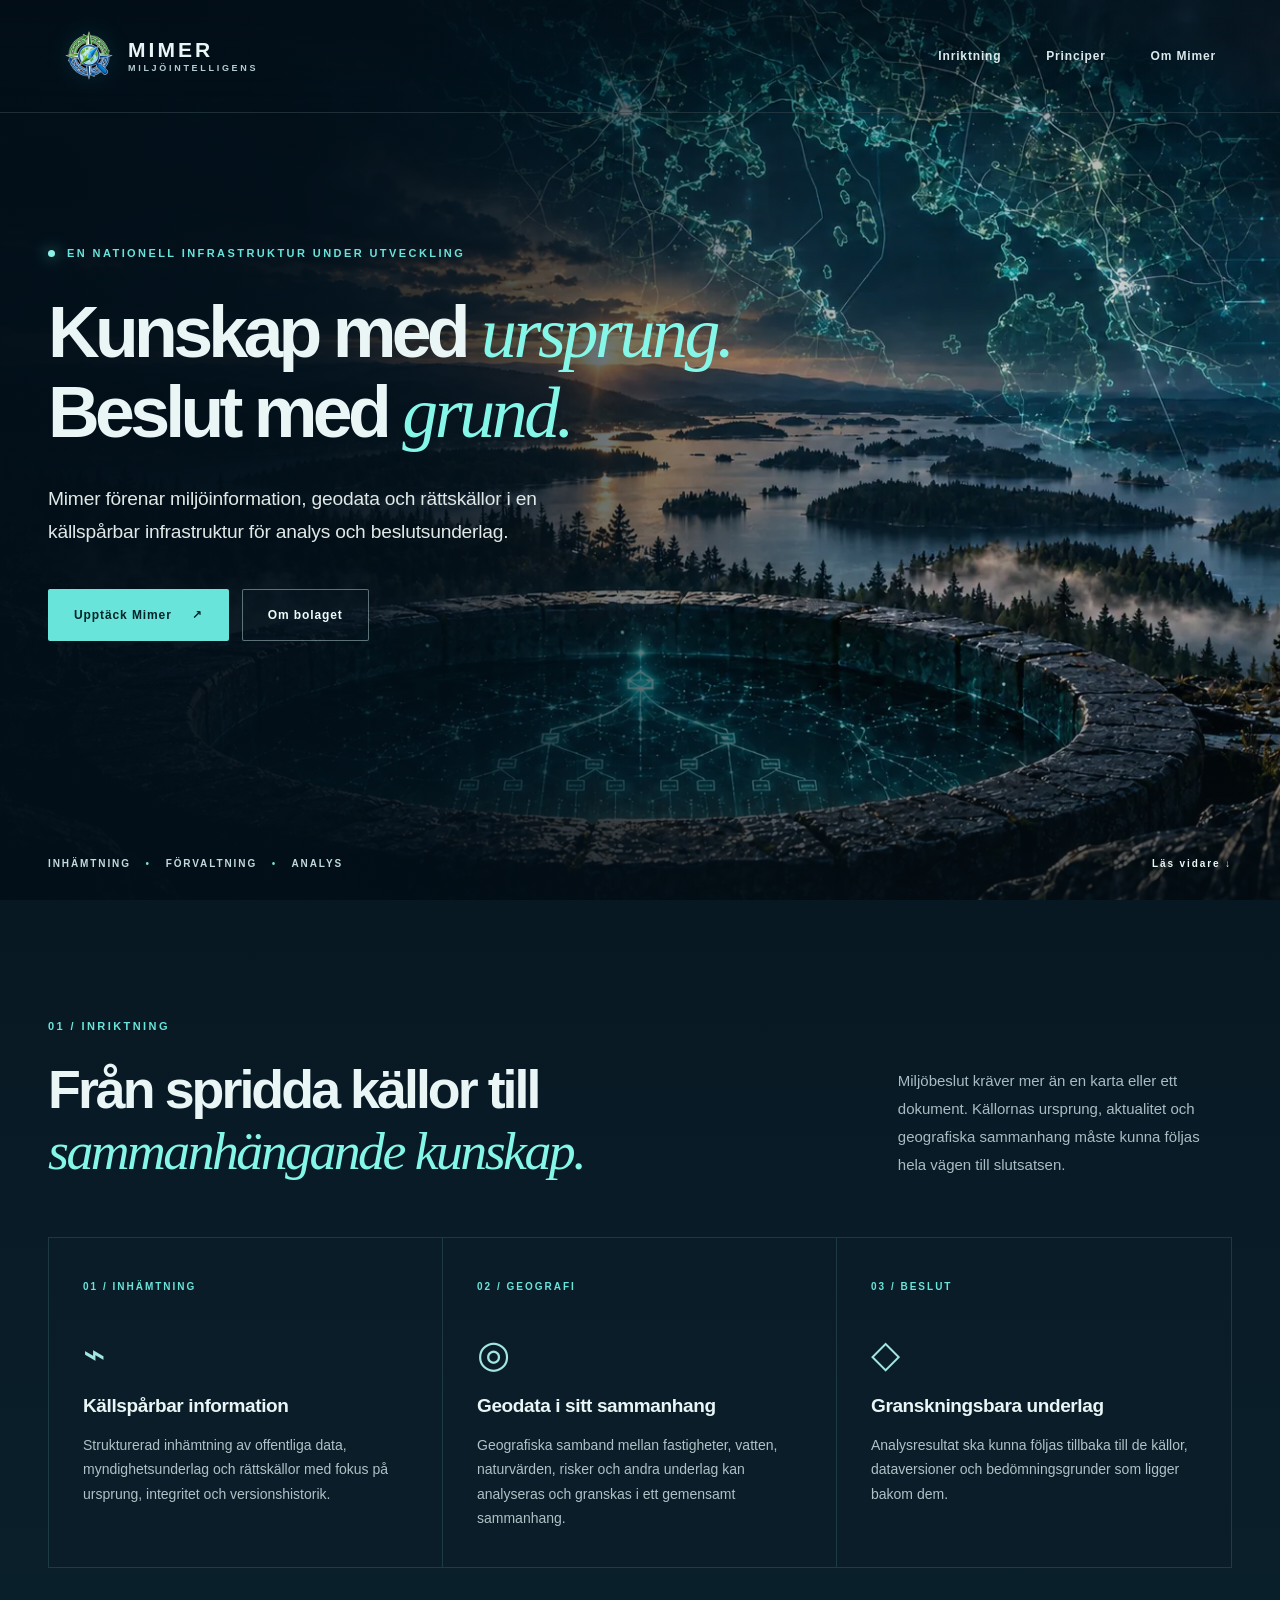
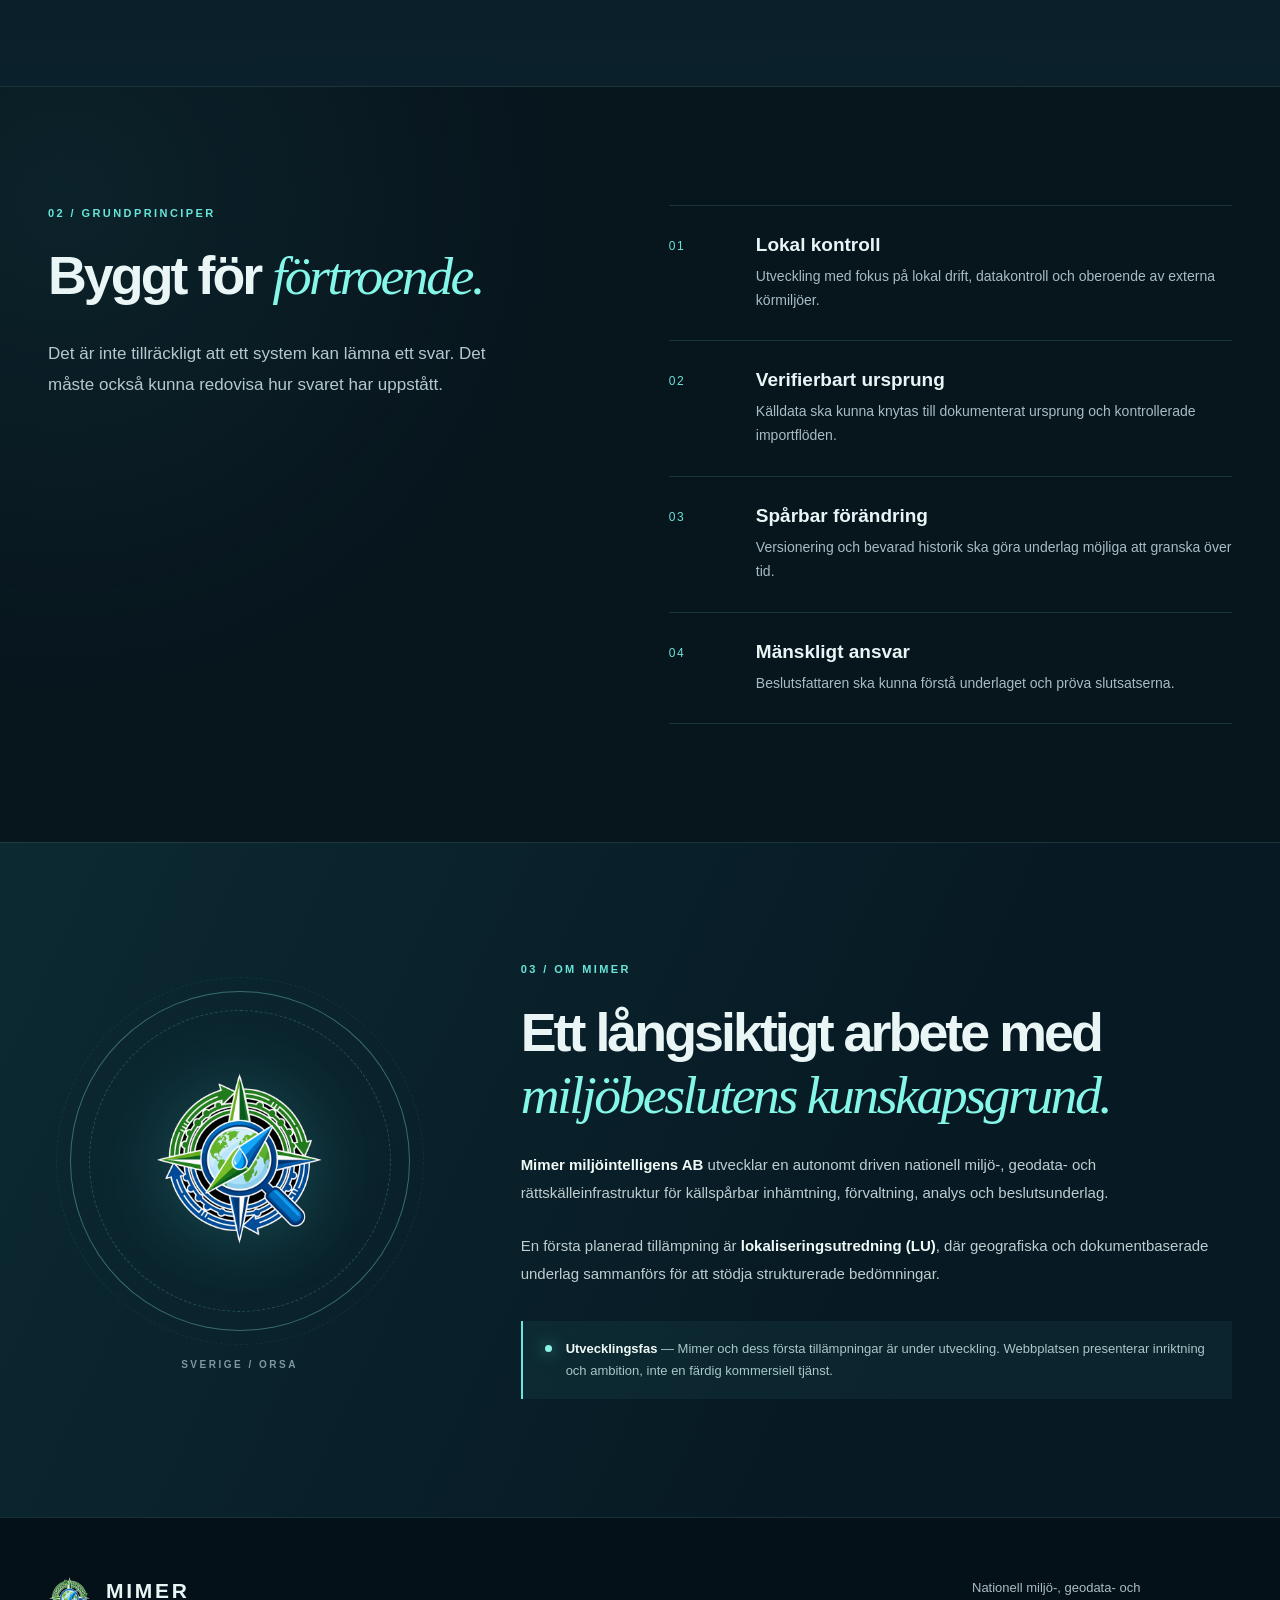
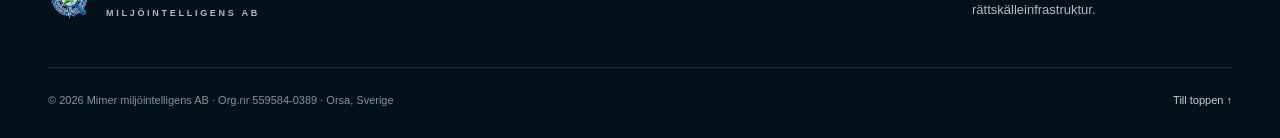
==== index.html @ 335b94af "Publish Mimer company website with original S8 assets" ====
<!doctype html>
<html lang="sv">
<head>
  <meta charset="utf-8">
  <meta name="viewport" content="width=device-width, initial-scale=1">
  <meta name="theme-color" content="#07151e">
  <meta name="description" content="Mimer miljöintelligens AB utvecklar en nationell miljö-, geodata- och rättskälleinfrastruktur för källspårbara beslutsunderlag.">
  <meta property="og:type" content="website">
  <meta property="og:locale" content="sv_SE">
  <meta property="og:title" content="Mimer — kunskap med ursprung">
  <meta property="og:description" content="Nationell miljö-, geodata- och rättskälleinfrastruktur under utveckling.">
  <meta property="og:image" content="https://miljobeslut.se/assets/mimer_well_background.webp">
  <meta property="og:url" content="https://miljobeslut.se/">
  <link rel="canonical" href="https://miljobeslut.se/">
  <link rel="icon" type="image/png" href="assets/mimer_logo.png">
  <link rel="preload" href="assets/mimer_well_background.webp" as="image" type="image/webp">
  <link rel="stylesheet" href="styles.css">
  <title>Mimer miljöintelligens AB — Kunskap med ursprung</title>
</head>
<body>
  <a class="skip" href="#innehall">Hoppa till innehållet</a>
  <header class="site-header">
    <a class="identity" href="#start" aria-label="Mimer — till sidans början">
      <img class="identity__symbol" src="assets/mimer_logo.png" width="52" height="52" alt="" decoding="async">
      <span class="identity__name"><strong>MIMER</strong><small>MILJÖINTELLIGENS</small></span>
    </a>
    <nav aria-label="Huvudmeny" class="site-nav">
      <a href="#inriktning">Inriktning</a>
      <a href="#principer">Principer</a>
      <a href="#om">Om Mimer</a>
    </nav>
  </header>

  <main id="innehall">
    <section id="start" class="hero" aria-labelledby="hero-title">
      <div class="hero__visual" aria-hidden="true"></div>
      <div class="hero__gradient" aria-hidden="true"></div>
      <div class="hero__content container">
        <div class="eyebrow"><span class="status-dot" aria-hidden="true"></span> EN NATIONELL INFRASTRUKTUR UNDER UTVECKLING</div>
        <h1 id="hero-title">Kunskap med <em>ursprung.</em><br>Beslut med <em>grund.</em></h1>
        <p class="hero__lead">Mimer förenar miljöinformation, geodata och rättskällor i en källspårbar infrastruktur för analys och beslutsunderlag.</p>
        <div class="hero__actions">
          <a class="button button--primary" href="#inriktning">Upptäck Mimer <span aria-hidden="true">↗</span></a>
          <a class="button button--outline" href="#om">Om bolaget</a>
        </div>
      </div>
      <div class="hero__footer container">
        <span>INHÄMTNING <b>•</b> FÖRVALTNING <b>•</b> ANALYS</span>
        <a href="#inriktning">Läs vidare <span aria-hidden="true">↓</span></a>
      </div>
    </section>

    <section id="inriktning" class="section introduction" aria-labelledby="focus-title">
      <div class="container">
        <div class="section-heading">
          <div><p class="section-kicker">01 / INRIKTNING</p><h2 id="focus-title">Från spridda källor till<br><em>sammanhängande kunskap.</em></h2></div>
          <p class="section-heading__aside">Miljöbeslut kräver mer än en karta eller ett dokument. Källornas ursprung, aktualitet och geografiska sammanhang måste kunna följas hela vägen till slutsatsen.</p>
        </div>
        <div class="feature-grid">
          <article class="feature-card">
            <span class="feature-card__index">01 / INHÄMTNING</span>
            <span class="feature-card__glyph" aria-hidden="true">⌁</span>
            <h3>Källspårbar information</h3>
            <p>Strukturerad inhämtning av offentliga data, myndighetsunderlag och rättskällor med fokus på ursprung, integritet och versionshistorik.</p>
          </article>
          <article class="feature-card">
            <span class="feature-card__index">02 / GEOGRAFI</span>
            <span class="feature-card__glyph" aria-hidden="true">◎</span>
            <h3>Geodata i sitt sammanhang</h3>
            <p>Geografiska samband mellan fastigheter, vatten, naturvärden, risker och andra underlag kan analyseras och granskas i ett gemensamt sammanhang.</p>
          </article>
          <article class="feature-card">
            <span class="feature-card__index">03 / BESLUT</span>
            <span class="feature-card__glyph" aria-hidden="true">◇</span>
            <h3>Granskningsbara underlag</h3>
            <p>Analysresultat ska kunna följas tillbaka till de källor, dataversioner och bedömningsgrunder som ligger bakom dem.</p>
          </article>
        </div>
      </div>
    </section>

    <section id="principer" class="section principles" aria-labelledby="principles-title">
      <div class="container principles__layout">
        <div class="principles__intro">
          <p class="section-kicker">02 / GRUNDPRINCIPER</p>
          <h2 id="principles-title">Byggt för <em>förtroende.</em></h2>
          <p>Det är inte tillräckligt att ett system kan lämna ett svar. Det måste också kunna redovisa hur svaret har uppstått.</p>
        </div>
        <div class="principles__list">
          <div class="principle"><span>01</span><div><h3>Lokal kontroll</h3><p>Utveckling med fokus på lokal drift, datakontroll och oberoende av externa körmiljöer.</p></div></div>
          <div class="principle"><span>02</span><div><h3>Verifierbart ursprung</h3><p>Källdata ska kunna knytas till dokumenterat ursprung och kontrollerade importflöden.</p></div></div>
          <div class="principle"><span>03</span><div><h3>Spårbar förändring</h3><p>Versionering och bevarad historik ska göra underlag möjliga att granska över tid.</p></div></div>
          <div class="principle"><span>04</span><div><h3>Mänskligt ansvar</h3><p>Beslutsfattaren ska kunna förstå underlaget och pröva slutsatserna.</p></div></div>
        </div>
      </div>
    </section>

    <section id="om" class="section about" aria-labelledby="about-title">
      <div class="container about__layout">
        <div class="about__emblem" aria-hidden="true"><div class="about__emblem-ring"><img src="assets/mimer_logo.png" alt="" width="165" height="165" loading="lazy"></div><span>SVERIGE / ORSA</span></div>
        <div class="about__copy">
          <p class="section-kicker">03 / OM MIMER</p>
          <h2 id="about-title">Ett långsiktigt arbete med <em>miljöbeslutens kunskapsgrund.</em></h2>
          <p><strong>Mimer miljöintelligens AB</strong> utvecklar en autonomt driven nationell miljö-, geodata- och rättskälleinfrastruktur för källspårbar inhämtning, förvaltning, analys och beslutsunderlag.</p>
          <p>En första planerad tillämpning är <strong>lokaliseringsutredning (LU)</strong>, där geografiska och dokumentbaserade underlag sammanförs för att stödja strukturerade bedömningar.</p>
          <div class="development-note"><span class="status-dot" aria-hidden="true"></span><span><strong>Utvecklingsfas</strong> — Mimer och dess första tillämpningar är under utveckling. Webbplatsen presenterar inriktning och ambition, inte en färdig kommersiell tjänst.</span></div>
        </div>
      </div>
    </section>
  </main>

  <footer class="site-footer">
    <div class="container footer__main">
      <div class="footer__brand"><img src="assets/mimer_logo.png" width="48" height="48" alt="" loading="lazy"><div><strong>MIMER</strong><span>MILJÖINTELLIGENS AB</span></div></div>
      <p>Nationell miljö-, geodata- och rättskälleinfrastruktur.</p>
    </div>
    <div class="container footer__bottom"><span>© 2026 Mimer miljöintelligens AB · Org.nr 559584-0389 · Orsa, Sverige</span><a href="#start">Till toppen ↑</a></div>
  </footer>
</body>
</html>
---- styles.css ----
:root{
  color-scheme:dark;
  --ink:#07151d;--ink2:#091c26;--ink3:#0d2732;
  --paper:#eaf6f6;--muted:#a8bdc3;--faint:#7d98a0;
  --cyan:#69e4da;--cyan-bright:#85f7e9;--line:rgba(126,205,200,.17);
  --serif:Georgia,"Times New Roman",serif;
  --sans:Inter,"Segoe UI",Arial,system-ui,sans-serif;
}
*{box-sizing:border-box}
html{scroll-behavior:smooth;scroll-padding-top:70px}
body{margin:0;background:var(--ink);color:var(--paper);font-family:var(--sans);-webkit-font-smoothing:antialiased}
a{color:inherit;text-decoration:none}
a:focus-visible{outline:2px solid var(--cyan-bright);outline-offset:5px}
button:focus-visible{outline:2px solid var(--cyan-bright);outline-offset:5px}
img{display:block;max-width:100%}
.container{width:min(1200px,calc(100% - 96px));margin-inline:auto}
.skip{position:absolute;z-index:100;top:-100px;left:20px;padding:12px 20px;background:#fff;color:#000}
.skip:focus{top:20px}
.site-header{position:absolute;inset:0 0 auto;z-index:20;display:flex;justify-content:space-between;align-items:center;padding:31px clamp(28px,5vw,86px);border-bottom:1px solid rgba(220,255,255,.13);background:linear-gradient(180deg,rgba(3,14,22,.5),rgba(3,14,22,0))}
.identity{display:flex;align-items:center;gap:14px;min-width:0}
.identity__symbol{width:50px;height:50px;object-fit:contain;filter:drop-shadow(0 0 13px rgba(25,226,220,.12))}
.identity__name{display:flex;flex-direction:column;gap:3px;letter-spacing:.19em;white-space:nowrap}
.identity__name strong{font-size:21px;font-weight:650;line-height:1}
.identity__name small{font-size:9px;color:#b5cdd0;font-weight:650;letter-spacing:.3em}
.site-nav{display:flex;align-items:center;gap:clamp(18px,3.5vw,48px);font-size:12px;letter-spacing:.07em;font-weight:550;color:#dbe9eb}
.site-nav a{transition:color .2s}
.site-nav a:hover{color:var(--cyan)}
.hero{min-height:min(920px,100svh);min-height:760px;height:min(940px,100svh);position:relative;isolation:isolate;overflow:hidden;display:flex;align-items:center}
.hero__visual{position:absolute;inset:0;z-index:-3;background:url("assets/mimer_well_background.webp") center center/cover no-repeat;transform:scale(1.001)}
.hero__gradient{position:absolute;inset:0;z-index:-2;background:linear-gradient(90deg,rgba(2,15,25,.97) 0%,rgba(2,15,25,.90) 23%,rgba(2,15,25,.66) 41%,rgba(2,15,25,.18) 67%,rgba(2,15,25,.04) 100%),linear-gradient(0deg,rgba(4,15,22,.75) 0%,rgba(4,15,22,.04) 32%,rgba(4,15,22,.1) 70%,rgba(4,15,22,.35) 100%)}
.hero__content{position:relative;z-index:1;margin-top:74px;padding-bottom:90px}
.eyebrow,.section-kicker{font-size:11px;letter-spacing:.22em;font-weight:700;color:var(--cyan);line-height:1.6}
.eyebrow{display:inline-flex;gap:12px;align-items:center;max-width:100%}
.status-dot{display:inline-block;width:7px;height:7px;flex:none;border-radius:50%;background:#8cf2e7;box-shadow:0 0 16px rgba(114,253,236,.75)}
.hero h1{font-weight:550;font-size:clamp(52px,5.6vw,91px);letter-spacing:-.066em;line-height:1.09;margin:31px 0 30px;max-width:950px;text-wrap:balance}
.hero h1 em,h2 em{font-family:var(--serif);font-weight:400;letter-spacing:-.047em;color:var(--cyan-bright)}
.hero__lead{font-size:clamp(17px,1.5vw,21px);line-height:1.75;max-width:570px;color:#e0e9e7;letter-spacing:-.01em;margin:0}
.hero__actions{display:flex;align-items:center;gap:13px;margin-top:40px;flex-wrap:wrap}
.button{min-height:52px;padding:17px 25px;border:1px solid transparent;border-radius:2px;display:inline-flex;justify-content:center;align-items:center;gap:20px;font-size:12px;font-weight:750;letter-spacing:.075em;transition:transform .2s,background .2s,border-color .2s}
.button:hover{transform:translateY(-2px)}
.button--primary{background:var(--cyan);color:#062329}
.button--primary:hover{background:#99fff0}
.button--outline{border-color:rgba(223,255,253,.40);background:rgba(8,27,39,.28);color:#ecfcfa}
.button--outline:hover{border-color:var(--cyan);background:rgba(105,228,218,.09)}
.hero__footer{position:absolute;left:0;right:0;bottom:31px;display:flex;align-items:center;justify-content:space-between;color:#c0dbd9;font-size:10px;letter-spacing:.19em;font-weight:650}
.hero__footer b{color:var(--cyan);font-weight:400;margin:0 10px}
.hero__footer a{color:#e7faf5;transition:color .2s}
.hero__footer a:hover{color:var(--cyan)}
.section{padding:118px 0}
.introduction{background:linear-gradient(180deg,#081823 0%,#0a202b 100%)}
.section-heading{display:grid;grid-template-columns:1.4fr .6fr;gap:70px;align-items:end;margin-bottom:54px}
.section-kicker{margin:0 0 23px}
h2{font-size:clamp(37px,4.2vw,62px);font-weight:550;letter-spacing:-.055em;line-height:1.15;margin:0;text-wrap:balance}
.section-heading__aside{margin:0 0 5px;font-size:15px;line-height:1.85;color:var(--muted);max-width:370px}
.feature-grid{display:grid;grid-template-columns:repeat(3,1fr);border:1px solid var(--line)}
.feature-card{min-height:310px;position:relative;padding:38px 34px 36px;background:rgba(10,29,41,.7);border-right:1px solid var(--line);transition:background .2s}
.feature-card:last-child{border-right:0}
.feature-card:hover{background:#102b35}
.feature-card__index{font-size:10px;font-weight:800;color:var(--cyan);letter-spacing:.2em}
.feature-card__glyph{display:block;font-size:38px;line-height:1;color:#a3e5df;margin:41px 0 20px;font-weight:300}
.feature-card h3{margin:0 0 13px;font-size:19px;line-height:1.4;letter-spacing:-.02em;font-weight:600}
.feature-card p{margin:0;color:#aec2c7;font-size:14px;line-height:1.75}
.principles{background:radial-gradient(circle at 5% 15%,rgba(50,126,130,.12),transparent 36%),#07151d;border-block:1px solid var(--line)}
.principles__layout{display:grid;grid-template-columns:1fr 1.06fr;gap:clamp(50px,7vw,120px)}
.principles__intro{align-self:start;position:sticky;top:90px}
.principles__intro p:last-child{font-size:17px;line-height:1.82;color:#b3c9cf;max-width:450px;margin-top:31px}
.principles__list{border-top:1px solid var(--line)}
.principle{display:grid;grid-template-columns:65px auto;gap:22px;border-bottom:1px solid var(--line);padding:28px 0}
.principle>span{font-size:12px;color:var(--cyan);letter-spacing:.12em;padding-top:5px}
.principle h3{font-size:19px;font-weight:620;margin:0 0 9px}
.principle p{font-size:14px;line-height:1.7;margin:0;color:var(--muted)}
.about{background:linear-gradient(115deg,#0c2932,#071923 72%)}
.about__layout{display:grid;grid-template-columns:.7fr 1.3fr;gap:clamp(50px,7vw,120px);align-items:center}
.about__emblem{display:flex;flex-direction:column;gap:28px;align-items:center}
.about__emblem-ring{display:grid;place-items:center;width:min(100%,340px);aspect-ratio:1;border:1px solid rgba(127,218,215,.4);border-radius:50%;position:relative;background:radial-gradient(circle,rgba(105,228,218,.085),rgba(105,228,218,0) 62%)}
.about__emblem-ring:before,.about__emblem-ring:after{content:"";position:absolute;inset:18px;border:1px dashed rgba(110,222,207,.25);border-radius:50%}
.about__emblem-ring:after{inset:-15px;opacity:.35}
.about__emblem-ring img{width:52%;height:auto;filter:drop-shadow(0 5px 30px rgba(39,170,170,.17))}
.about__emblem>span{color:var(--faint);font-size:10px;font-weight:700;letter-spacing:.25em}
.about__copy>p:not(.section-kicker){line-height:1.9;color:#becdd0;font-size:15px;margin:24px 0 0}
.about__copy strong{color:#f0faf7;font-weight:700}
.development-note{display:flex;align-items:flex-start;gap:14px;border-left:2px solid var(--cyan);padding:17px 22px;margin-top:32px;background:rgba(75,191,185,.065);font-size:13px;line-height:1.7;color:#a9c6c8}
.development-note .status-dot{margin-top:7px}
.site-footer{background:#051118;border-top:1px solid var(--line);padding:46px 0 27px}
.footer__main{display:flex;align-items:center;justify-content:space-between;gap:40px;padding-bottom:33px}
.footer__brand{display:flex;align-items:center;gap:15px}
.footer__brand img{width:43px;height:43px;object-fit:contain}
.footer__brand div{display:flex;flex-direction:column;gap:5px;letter-spacing:.17em}
.footer__brand strong{font-size:21px;font-weight:700}
.footer__brand span{font-size:9px;color:var(--muted);font-weight:700}
.footer__main>p{font-size:13px;color:var(--muted);max-width:260px;line-height:1.7}
.footer__bottom{display:flex;justify-content:space-between;gap:30px;align-items:center;border-top:1px solid var(--line);padding-top:23px;color:#79969d;font-size:11px;line-height:1.8}
.footer__bottom a{color:#bed1d0}
.footer__bottom a:hover{color:var(--cyan)}
@media (max-width:900px){
  .container{width:min(100% - 52px,700px)}
  .site-header{padding:22px 26px}
  .hero{height:790px;min-height:710px}
  .hero__gradient{background:linear-gradient(90deg,rgba(2,15,25,.92),rgba(2,15,25,.74) 48%,rgba(2,15,25,.18)),linear-gradient(0deg,rgba(3,17,25,.75),transparent 36%)}
  .hero__content{margin-top:65px}
  .section-heading{grid-template-columns:1fr;gap:25px}
  .section-heading__aside{max-width:580px}
  .feature-grid{grid-template-columns:1fr}
  .feature-card{min-height:auto;border-right:0;border-bottom:1px solid var(--line);padding:30px 35px}
  .feature-card:last-child{border-bottom:0}
  .feature-card__glyph{margin:25px 0 11px}
  .principles__layout,.about__layout{grid-template-columns:1fr}
  .principles__intro{position:static}
  .about__emblem{display:none}
}
@media (max-width:570px){
  html{scroll-padding-top:20px}
  .container{width:calc(100% - 42px)}
  .site-header{padding:19px 21px;align-items:center}
  .identity{gap:9px}
  .identity__symbol{height:39px;width:39px}
  .identity__name strong{font-size:16px}
  .identity__name small{font-size:7px}
  .site-nav{gap:16px;font-size:11px}
  .site-nav a:nth-child(2){display:none}
  .hero{min-height:710px;height:100svh;max-height:900px}
  .hero__visual{background-position:58% center}
  .hero__gradient{background:linear-gradient(90deg,rgba(2,14,22,.88),rgba(2,14,22,.60) 68%,rgba(2,14,22,.28)),linear-gradient(0deg,rgba(3,13,20,.9),rgba(3,13,20,.1) 50%,rgba(3,13,20,.3))}
  .hero__content{margin-top:55px;padding-bottom:30px}
  .eyebrow{font-size:9px;letter-spacing:.12em;line-height:1.6}
  .hero h1{font-size:clamp(44px,12vw,65px);line-height:1.08;margin:23px 0}
  .hero__lead{font-size:16px;line-height:1.7}
  .hero__actions{margin-top:30px}
  .button{padding:15px 17px;font-size:11px}
  .hero__footer{bottom:21px}
  .hero__footer span{font-size:8px;letter-spacing:.1em}
  .hero__footer b{margin:0 4px}
  .hero__footer a{display:none}
  .section{padding:75px 0}
  h2{font-size:38px}
  .section-heading{margin-bottom:32px}
  .feature-card{padding:30px 24px}
  .principle{grid-template-columns:36px auto;gap:14px}
  .footer__main{display:block}
  .footer__main>p{margin:19px 0 0}
  .footer__bottom{display:block}
  .footer__bottom a{display:inline-block;margin-top:10px}
}
@media (prefers-reduced-motion:reduce){html{scroll-behavior:auto}*{transition:none!important}}
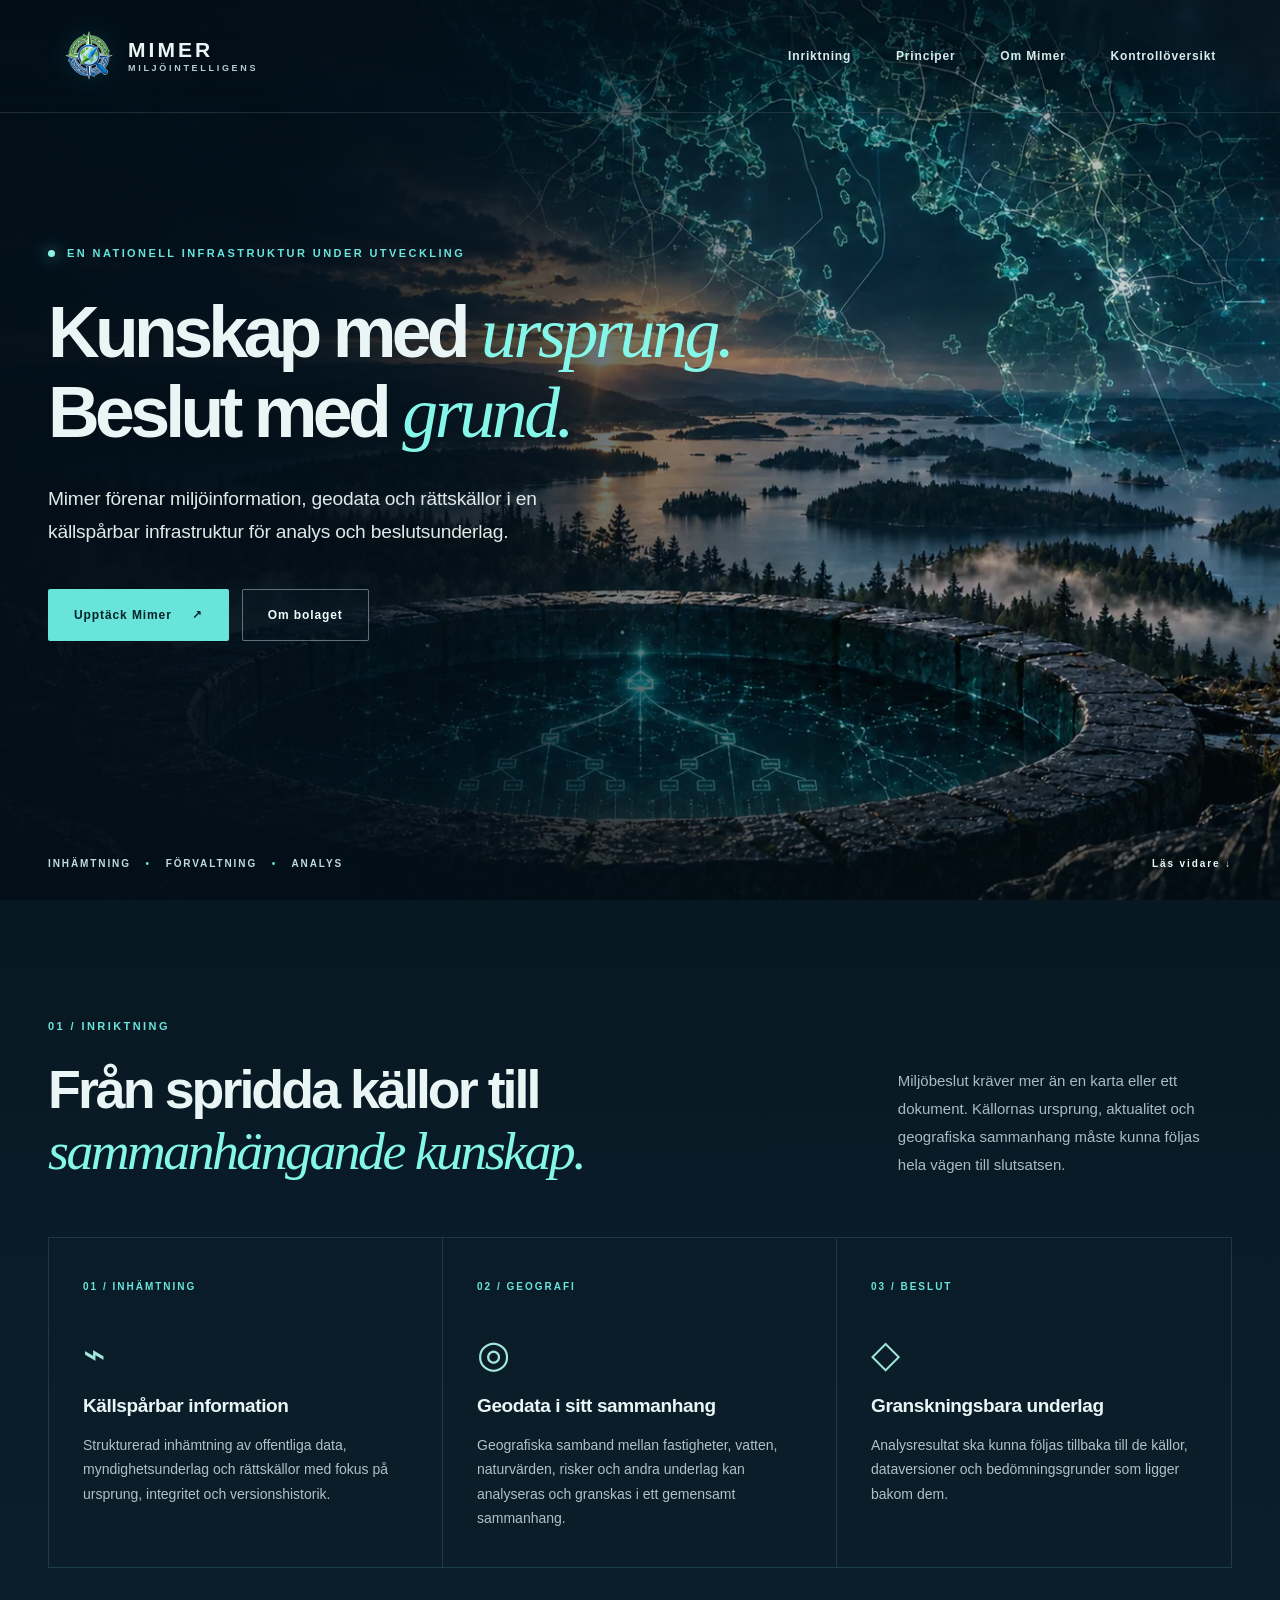
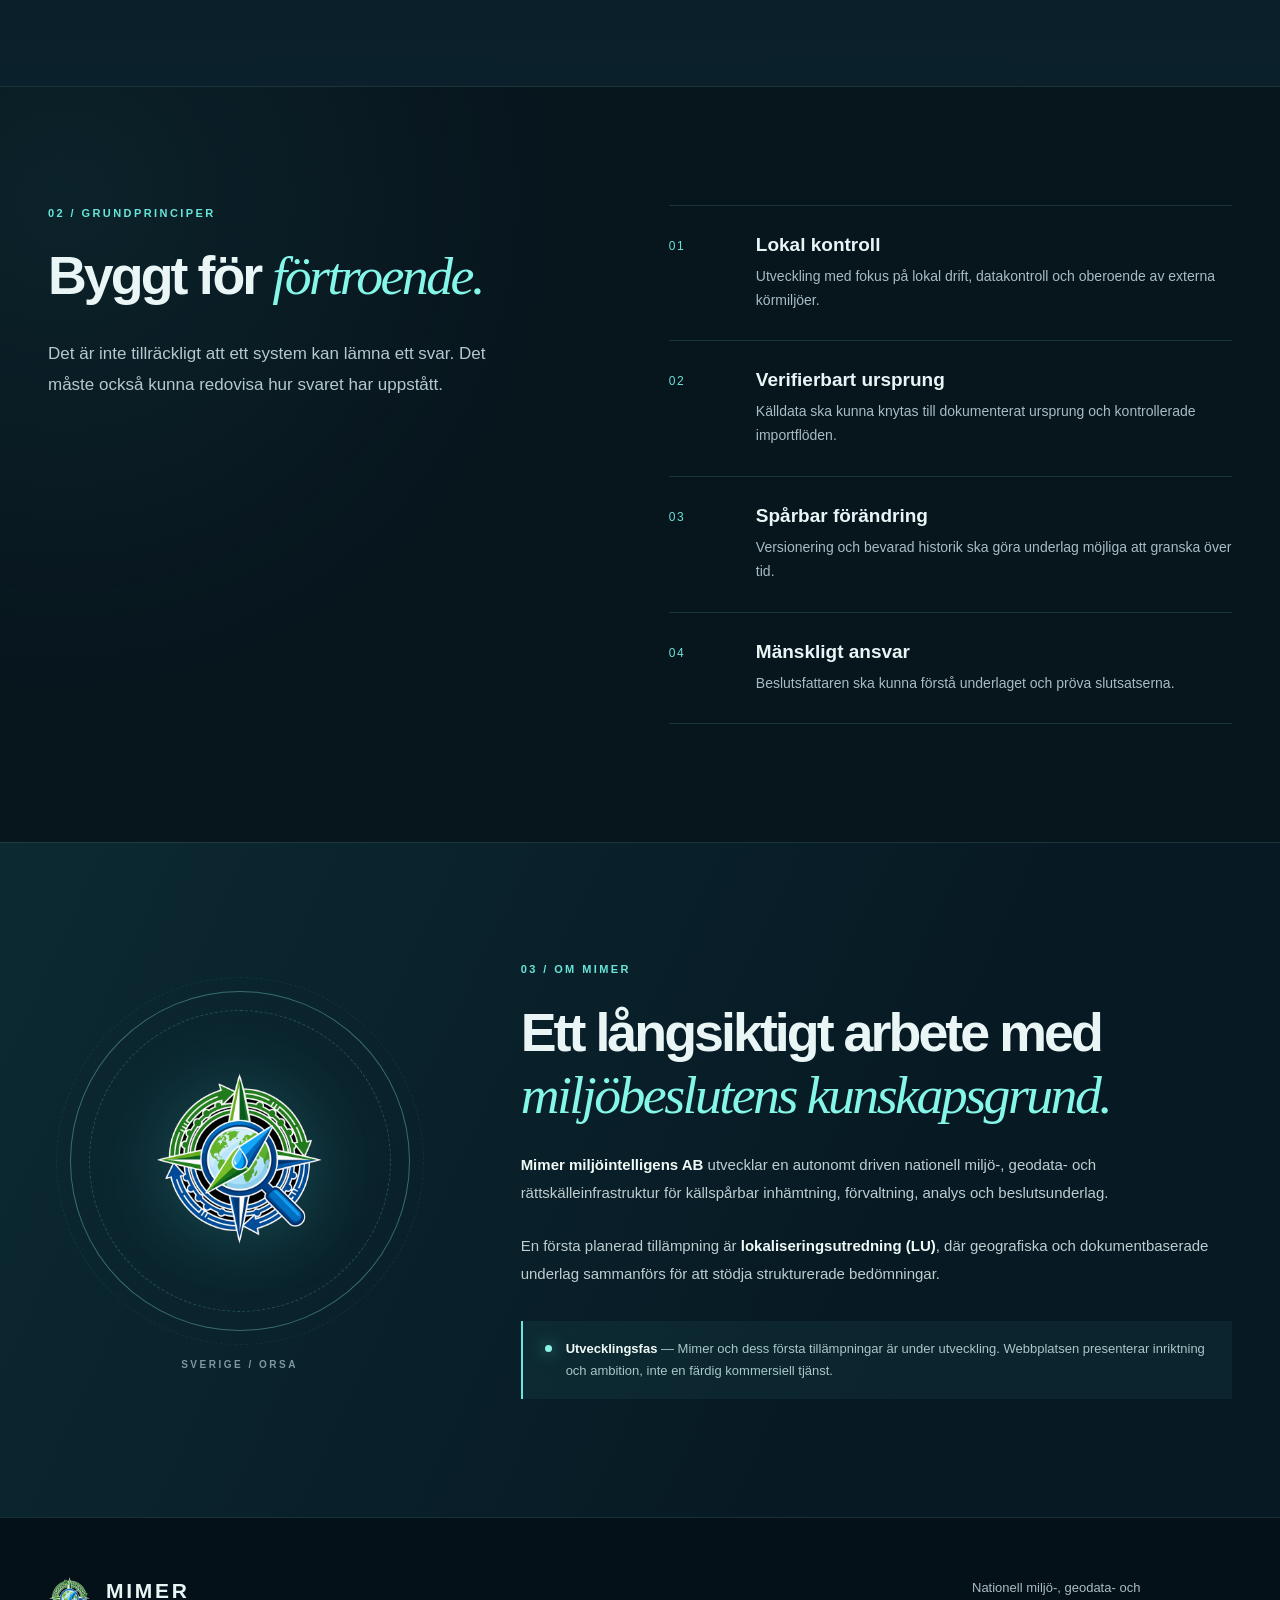
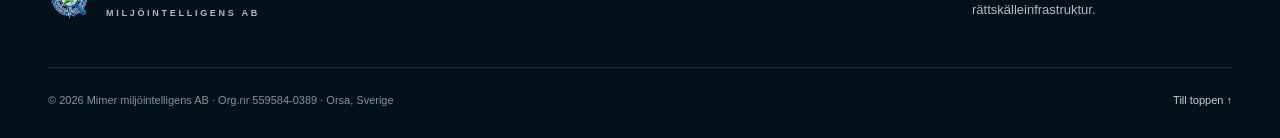
==== commit 58181fe0: "Link control overview from existing homepage" ====
--- a/index.html
+++ b/index.html
@@ -28,6 +28,7 @@
       <a href="#inriktning">Inriktning</a>
       <a href="#principer">Principer</a>
       <a href="#om">Om Mimer</a>
+      <a href="/kontroll/">Kontrollöversikt</a>
     </nav>
   </header>
 
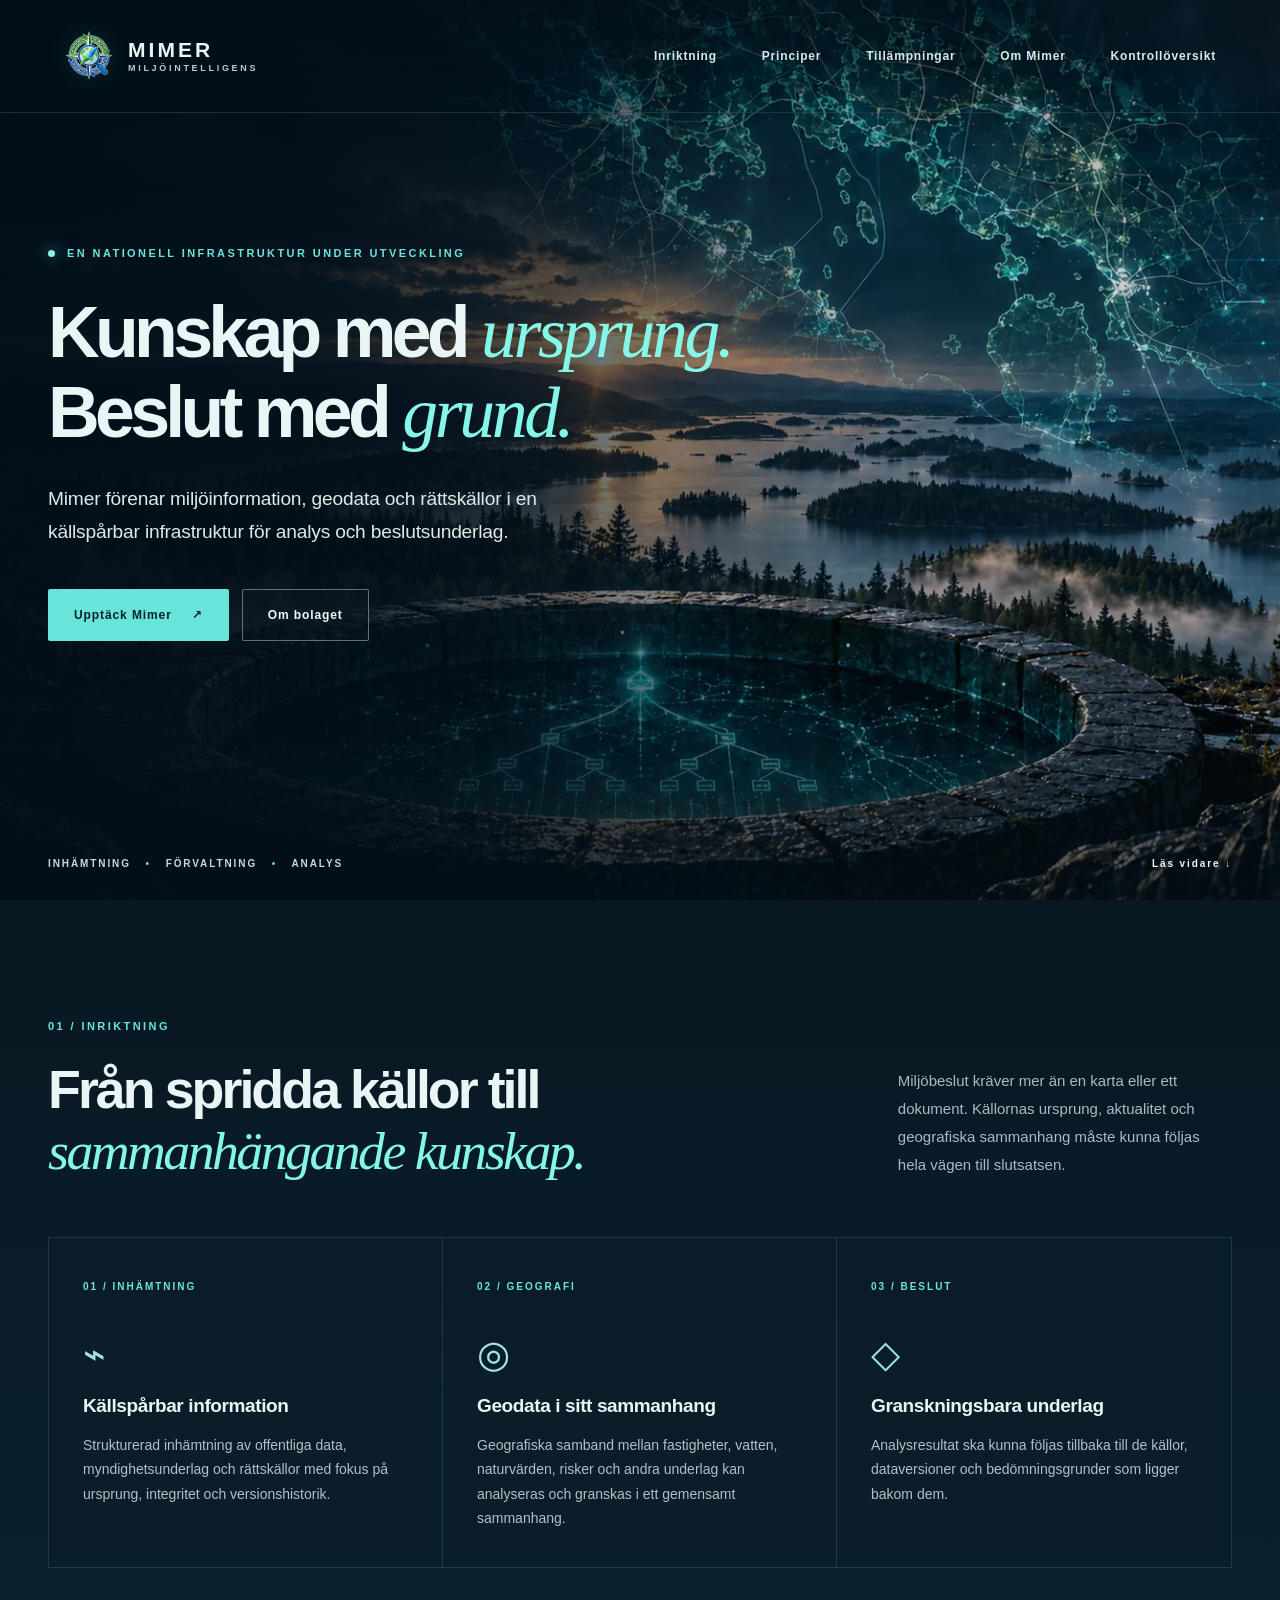
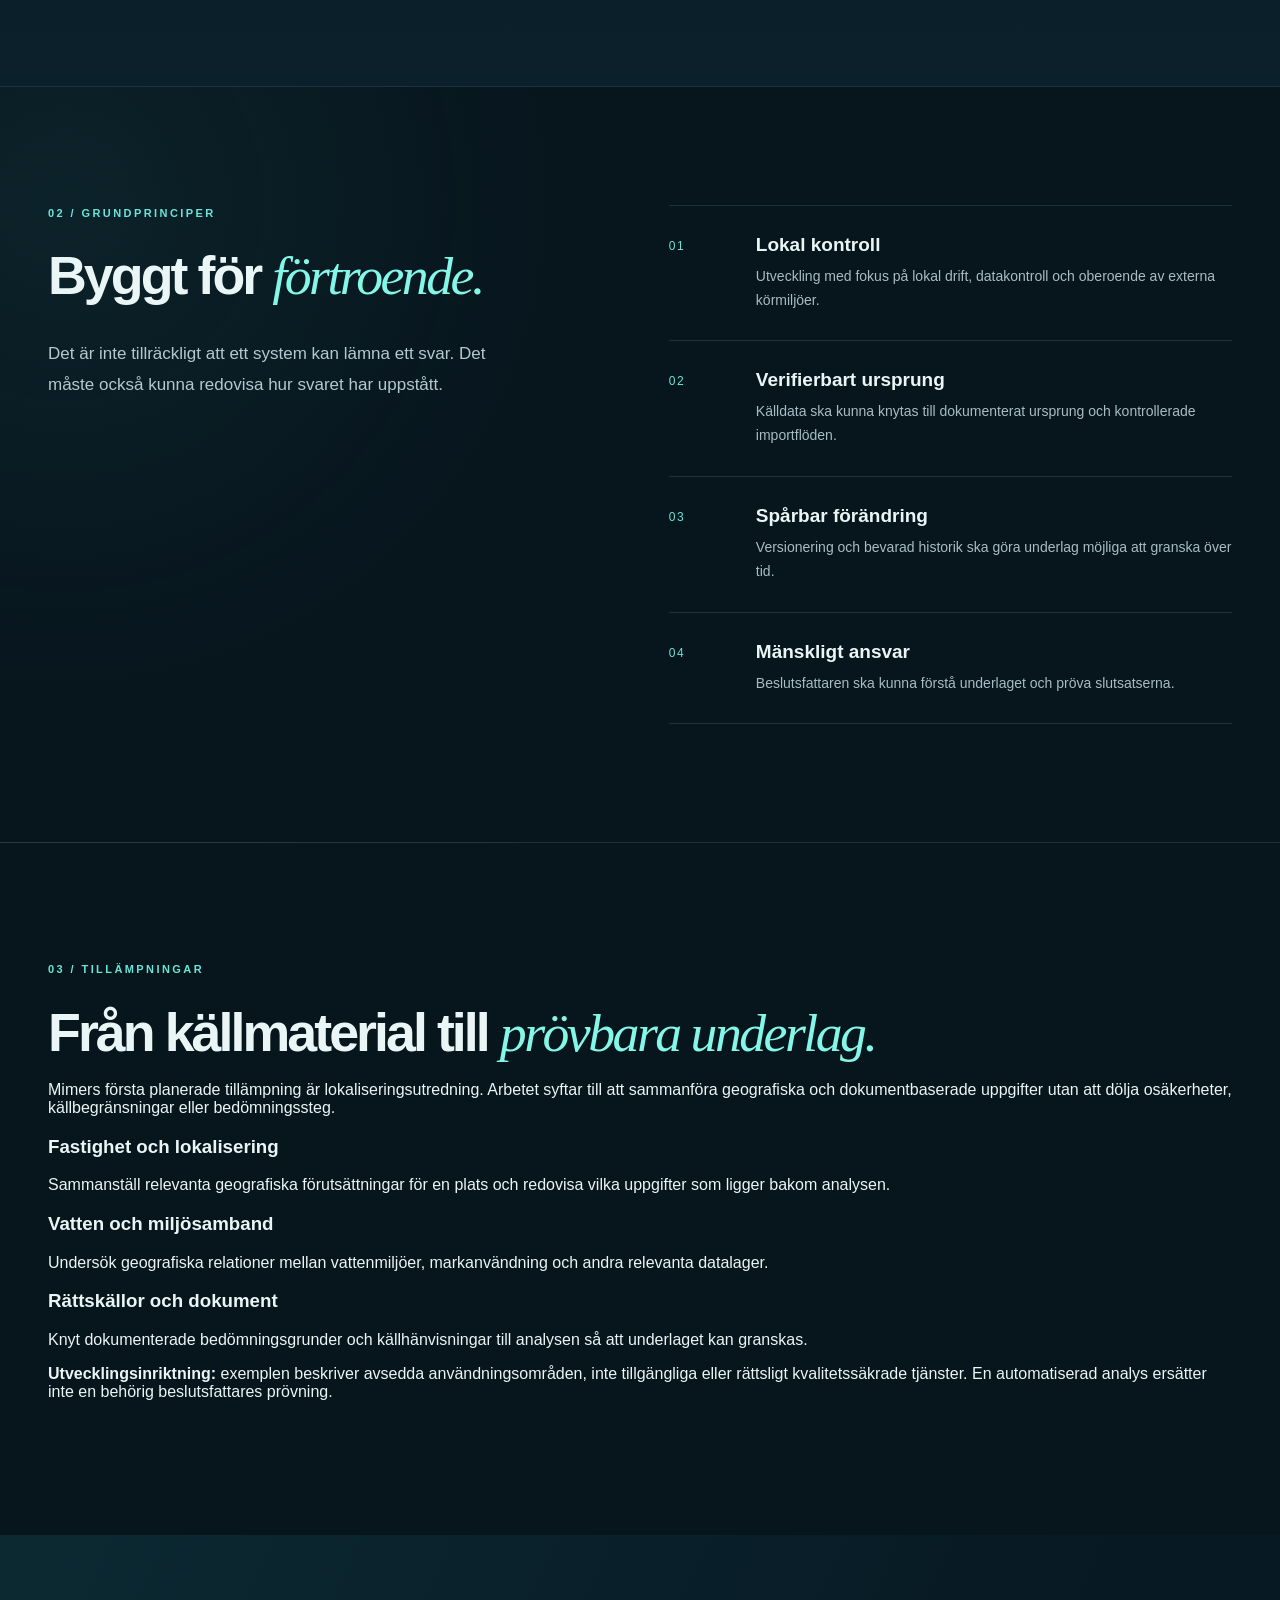
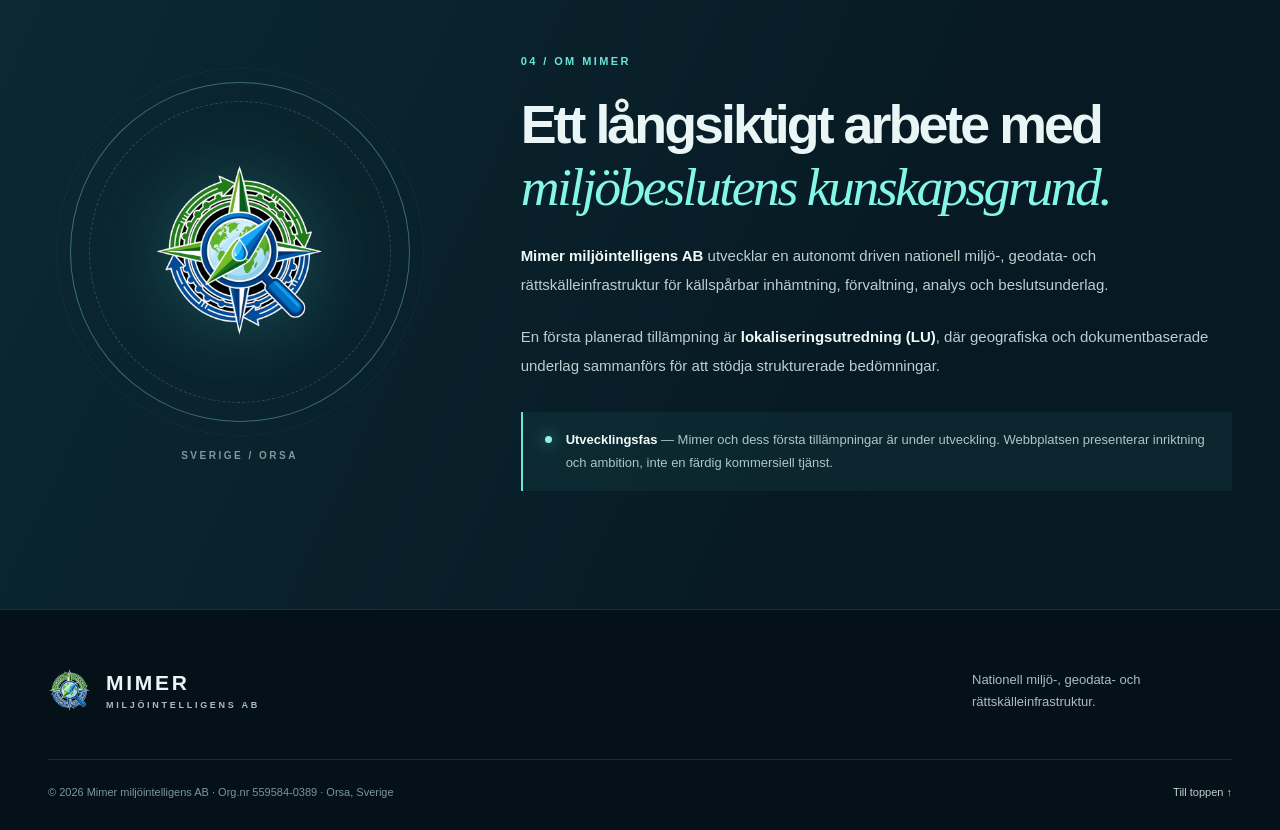
==== commit 899daf2d: "Add restrained applications section and clear development caveats" ====
--- a/index.html
+++ b/index.html
@@ -27,6 +27,7 @@
     <nav aria-label="Huvudmeny" class="site-nav">
       <a href="#inriktning">Inriktning</a>
       <a href="#principer">Principer</a>
+      <a href="#tillampningar">Tillämpningar</a>
       <a href="#om">Om Mimer</a>
       <a href="/kontroll/">Kontrollöversikt</a>
     </nav>
@@ -96,11 +97,25 @@
       </div>
     </section>
 
+    <section id="tillampningar" class="section applications" aria-labelledby="applications-title">
+      <div class="container">
+        <p class="section-kicker">03 / TILLÄMPNINGAR</p>
+        <h2 id="applications-title">Från källmaterial till <em>prövbara underlag.</em></h2>
+        <p class="applications__lead">Mimers första planerade tillämpning är lokaliseringsutredning. Arbetet syftar till att sammanföra geografiska och dokumentbaserade uppgifter utan att dölja osäkerheter, källbegränsningar eller bedömningssteg.</p>
+        <div class="applications__grid">
+          <article><h3>Fastighet och lokalisering</h3><p>Sammanställ relevanta geografiska förutsättningar för en plats och redovisa vilka uppgifter som ligger bakom analysen.</p></article>
+          <article><h3>Vatten och miljösamband</h3><p>Undersök geografiska relationer mellan vattenmiljöer, markanvändning och andra relevanta datalager.</p></article>
+          <article><h3>Rättskällor och dokument</h3><p>Knyt dokumenterade bedömningsgrunder och källhänvisningar till analysen så att underlaget kan granskas.</p></article>
+        </div>
+        <p class="applications__caveat"><strong>Utvecklingsinriktning:</strong> exemplen beskriver avsedda användningsområden, inte tillgängliga eller rättsligt kvalitetssäkrade tjänster. En automatiserad analys ersätter inte en behörig beslutsfattares prövning.</p>
+      </div>
+    </section>
+
     <section id="om" class="section about" aria-labelledby="about-title">
       <div class="container about__layout">
         <div class="about__emblem" aria-hidden="true"><div class="about__emblem-ring"><img src="assets/mimer_logo.png" alt="" width="165" height="165" loading="lazy"></div><span>SVERIGE / ORSA</span></div>
         <div class="about__copy">
-          <p class="section-kicker">03 / OM MIMER</p>
+          <p class="section-kicker">04 / OM MIMER</p>
           <h2 id="about-title">Ett långsiktigt arbete med <em>miljöbeslutens kunskapsgrund.</em></h2>
           <p><strong>Mimer miljöintelligens AB</strong> utvecklar en autonomt driven nationell miljö-, geodata- och rättskälleinfrastruktur för källspårbar inhämtning, förvaltning, analys och beslutsunderlag.</p>
           <p>En första planerad tillämpning är <strong>lokaliseringsutredning (LU)</strong>, där geografiska och dokumentbaserade underlag sammanförs för att stödja strukturerade bedömningar.</p>
